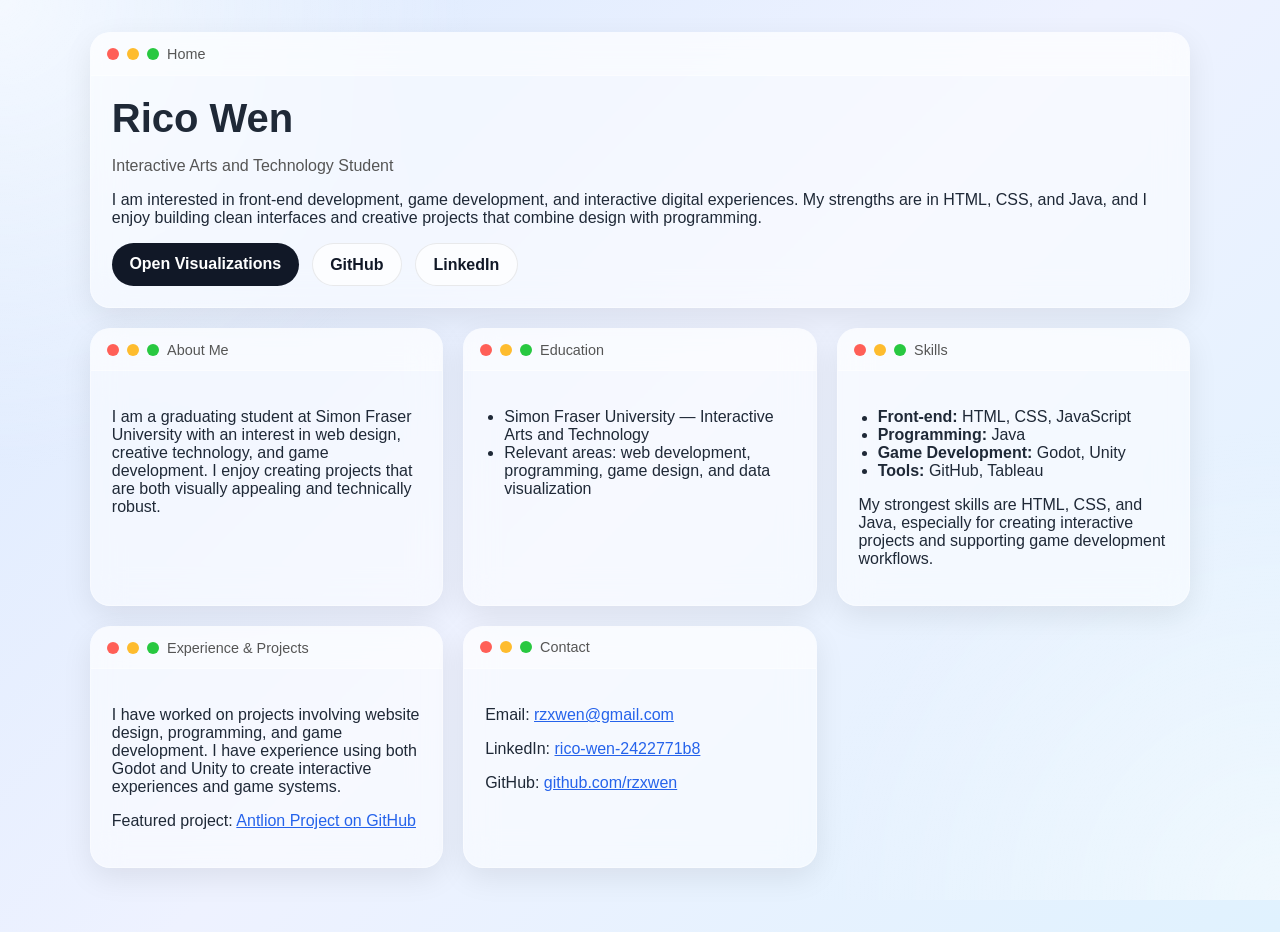
==== index.html @ 878cf91d "website upload" ====
<!DOCTYPE html>
<html lang="en">
<head>
  <meta charset="UTF-8">
  <meta name="viewport" content="width=device-width, initial-scale=1.0">
  <title>Rico Wen Portfolio</title>
  <link rel="stylesheet" href="style.css">
</head>
<body>
  <div class="background-blur"></div>

  <main class="desktop-layout">
    <section class="window hero-window">
      <div class="window-header">
        <span class="dot red"></span>
        <span class="dot yellow"></span>
        <span class="dot green"></span>
        <span class="window-title">Home</span>
      </div>
      <div class="window-content">
        <h1>Rico Wen</h1>
        <p class="subtitle">Interactive Arts and Technology Student</p>
        <p>
          I am interested in front-end development, game development, and interactive digital experiences.
          My strengths are in HTML, CSS, and Java, and I enjoy building clean interfaces and creative projects
          that combine design with programming.
        </p>

        <div class="button-row">
          <a href="visualizations.html" class="main-button">Open Visualizations</a>
          <a href="https://github.com/rzxwen" class="secondary-button" target="_blank">GitHub</a>
          <a href="https://www.linkedin.com/in/rico-wen-2422771b8/" class="secondary-button" target="_blank">LinkedIn</a>
        </div>
      </div>
    </section>

    <section id="about" class="window info-window">
      <div class="window-header">
        <span class="dot red"></span>
        <span class="dot yellow"></span>
        <span class="dot green"></span>
        <span class="window-title">About Me</span>
      </div>
      <div class="window-content">
        <p>
          I am a graduating student at Simon Fraser University with an interest in web design, creative technology,
          and game development. I enjoy creating projects that are both visually appealing and technically robust.
        </p>
      </div>
    </section>

    <section id="education" class="window info-window">
      <div class="window-header">
        <span class="dot red"></span>
        <span class="dot yellow"></span>
        <span class="dot green"></span>
        <span class="window-title">Education</span>
      </div>
      <div class="window-content">
        <ul>
          <li>Simon Fraser University — Interactive Arts and Technology</li>
          <li>Relevant areas: web development, programming, game design, and data visualization</li>
        </ul>
      </div>
    </section>

    <section id="skills" class="window info-window">
      <div class="window-header">
        <span class="dot red"></span>
        <span class="dot yellow"></span>
        <span class="dot green"></span>
        <span class="window-title">Skills</span>
      </div>
      <div class="window-content">
        <ul>
          <li><strong>Front-end:</strong> HTML, CSS, JavaScript</li>
          <li><strong>Programming:</strong> Java</li>
          <li><strong>Game Development:</strong> Godot, Unity</li>
          <li><strong>Tools:</strong> GitHub, Tableau</li>
        </ul>
        <p>
          My strongest skills are HTML, CSS, and Java, especially for creating interactive projects
          and supporting game development workflows.
        </p>
      </div>
    </section>

    <section id="experience" class="window info-window">
      <div class="window-header">
        <span class="dot red"></span>
        <span class="dot yellow"></span>
        <span class="dot green"></span>
        <span class="window-title">Experience & Projects</span>
      </div>
      <div class="window-content">
        <p>
          I have worked on projects involving website design, programming, and game development.
          I have experience using both Godot and Unity to create interactive experiences and game systems.
        </p>

        <p>
          Featured project:
          <a href="https://github.com/rzxwen/godot/tree/main/IAT312A1-main/iat312-project-1--antlion" target="_blank">
            Antlion Project on GitHub
          </a>
        </p>
      </div>
    </section>

    <section id="contact" class="window info-window">
      <div class="window-header">
        <span class="dot red"></span>
        <span class="dot yellow"></span>
        <span class="dot green"></span>
        <span class="window-title">Contact</span>
      </div>
      <div class="window-content">
        <p>Email: <a href="mailto:rzxwen@gmail.com">rzxwen@gmail.com</a></p>
        <p>LinkedIn: <a href="https://www.linkedin.com/in/rico-wen-2422771b8/" target="_blank">rico-wen-2422771b8</a></p>
        <p>GitHub: <a href="https://github.com/rzxwen" target="_blank">github.com/rzxwen</a></p>
      </div>
    </section>
  </main>

  <script src="main.js"></script>
</body>
</html>
---- style.css ----
* {
  box-sizing: border-box;
}

html {
  scroll-behavior: smooth;
}

body {
  margin: 0;
  font-family: "Segoe UI", Arial, sans-serif;
  color: #1f2937;
  background: linear-gradient(135deg, #dbeafe, #eef2ff, #e0f2fe);
  min-height: 100vh;
}

.background-blur {
  position: fixed;
  inset: 0;
  pointer-events: none;
  background:
    radial-gradient(circle at top left, rgba(255,255,255,0.7), transparent 30%),
    radial-gradient(circle at bottom right, rgba(255,255,255,0.5), transparent 30%);
}

.desktop-layout {
  width: min(1100px, 92vw);
  margin: 2rem auto;
  display: grid;
  grid-template-columns: repeat(auto-fit, minmax(280px, 1fr));
  gap: 1.25rem;
}

.window {
  background: rgba(255,255,255,0.5);
  backdrop-filter: blur(16px);
  border-radius: 20px;
  overflow: hidden;
  box-shadow: 0 10px 30px rgba(0,0,0,0.08);
  border: 1px solid rgba(255,255,255,0.4);
}

.hero-window {
  grid-column: 1 / -1;
}

.window-header {
  display: flex;
  align-items: center;
  gap: 0.5rem;
  padding: 0.8rem 1rem;
  background: rgba(255,255,255,0.4);
  border-bottom: 1px solid rgba(255,255,255,0.4);
}

.dot {
  width: 12px;
  height: 12px;
  border-radius: 50%;
}

.red {
  background: #ff5f57;
}

.yellow {
  background: #febc2e;
}

.green {
  background: #28c840;
}

.window-title {
  font-size: 0.9rem;
  color: #555;
}

.window-content {
  padding: 1.3rem;
}

.window-content h1 {
  margin: 0;
  font-size: 2.5rem;
}

.window-content h2 {
  margin-top: 0;
}

.subtitle {
  color: #555;
  margin-bottom: 1rem;
}

.button-row {
  display: flex;
  gap: 0.8rem;
  flex-wrap: wrap;
  margin-top: 1rem;
}

.main-button,
.secondary-button {
  display: inline-block;
  padding: 0.7rem 1.1rem;
  border-radius: 999px;
  text-decoration: none;
  font-weight: 600;
  transition: 0.2s;
}

.main-button {
  background: #111827;
  color: white;
}

.secondary-button {
  background: rgba(255,255,255,0.7);
  border: 1px solid rgba(0,0,0,0.08);
  color: #111827;
}

.main-button:hover,
.secondary-button:hover {
  transform: translateY(-2px);
  opacity: 0.95;
}

ul {
  padding-left: 1.2rem;
}

section a {
  color: #2563eb;
}

section a:hover {
  text-decoration: underline;
}

svg {
  width: 100%;
  height: auto;
  min-height: 220px;
  border-radius: 16px;
  background: rgba(255,255,255,0.6);
  border: 1px solid rgba(0,0,0,0.05);
  display: block;
}

.vis-window h2 {
  margin-bottom: 0.4rem;
}

.vis-window p {
  margin-top: 0;
  color: #555;
}

@media (max-width: 700px) {
  .button-row {
    flex-direction: column;
  }

  .main-button,
  .secondary-button {
    width: 100%;
    text-align: center;
  }

  .desktop-layout {
    width: min(94vw, 1100px);
  }
}
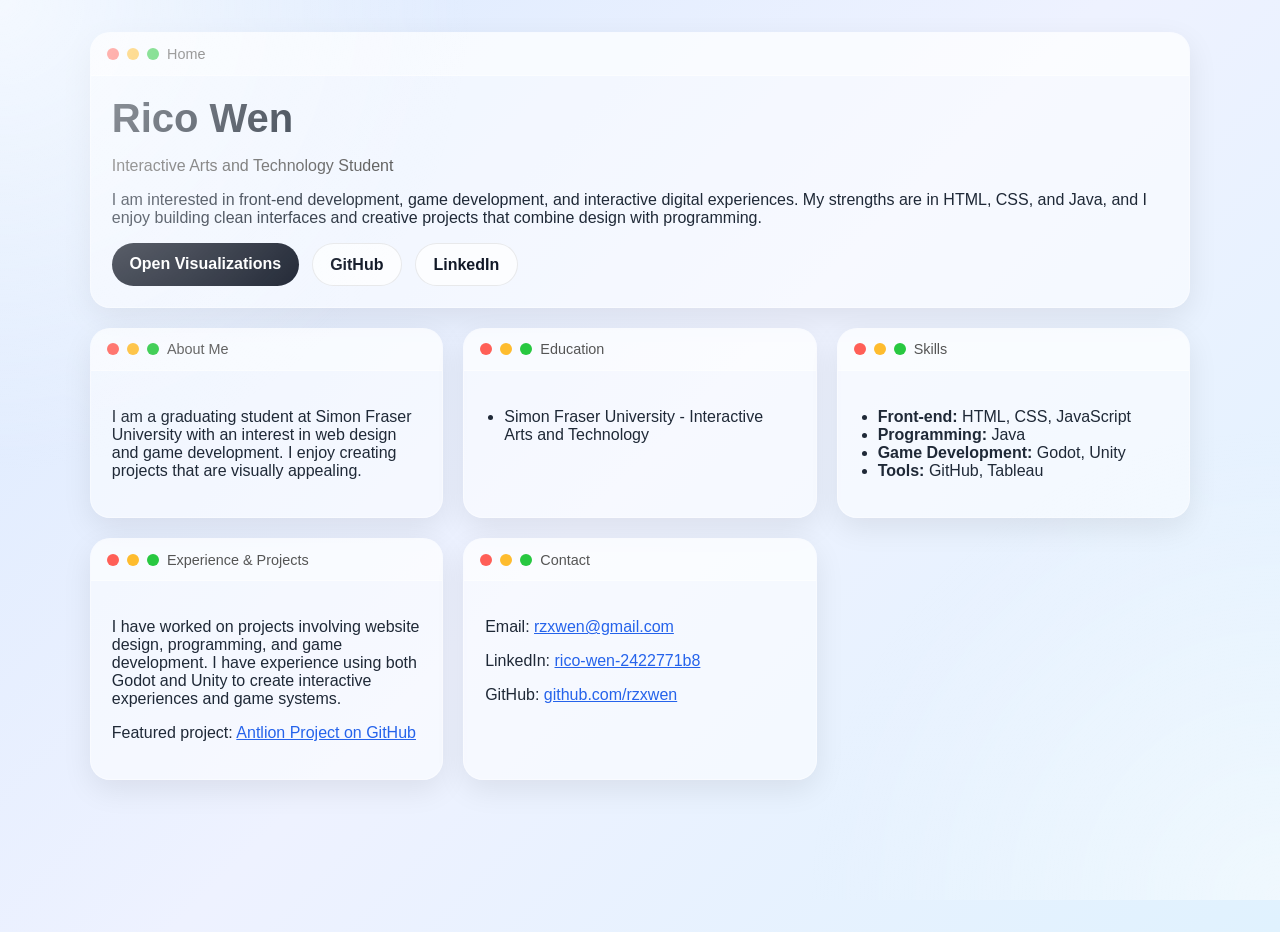
==== commit de571c20: "changed wording" ====
--- a/index.html
+++ b/index.html
@@ -43,8 +43,7 @@
       </div>
       <div class="window-content">
         <p>
-          I am a graduating student at Simon Fraser University with an interest in web design, creative technology,
-          and game development. I enjoy creating projects that are both visually appealing and technically robust.
+          I am a graduating student at Simon Fraser University with an interest in web design and game development. I enjoy creating projects that are visually appealing.
         </p>
       </div>
     </section>
@@ -58,8 +57,7 @@
       </div>
       <div class="window-content">
         <ul>
-          <li>Simon Fraser University — Interactive Arts and Technology</li>
-          <li>Relevant areas: web development, programming, game design, and data visualization</li>
+          <li>Simon Fraser University - Interactive Arts and Technology</li>
         </ul>
       </div>
     </section>
@@ -78,10 +76,6 @@
           <li><strong>Game Development:</strong> Godot, Unity</li>
           <li><strong>Tools:</strong> GitHub, Tableau</li>
         </ul>
-        <p>
-          My strongest skills are HTML, CSS, and Java, especially for creating interactive projects
-          and supporting game development workflows.
-        </p>
       </div>
     </section>
 
--- a/style.css
+++ b/style.css
@@ -33,7 +33,6 @@
 
 .window {
   background: rgba(255,255,255,0.5);
-  backdrop-filter: blur(16px);
   border-radius: 20px;
   overflow: hidden;
   box-shadow: 0 10px 30px rgba(0,0,0,0.08);
